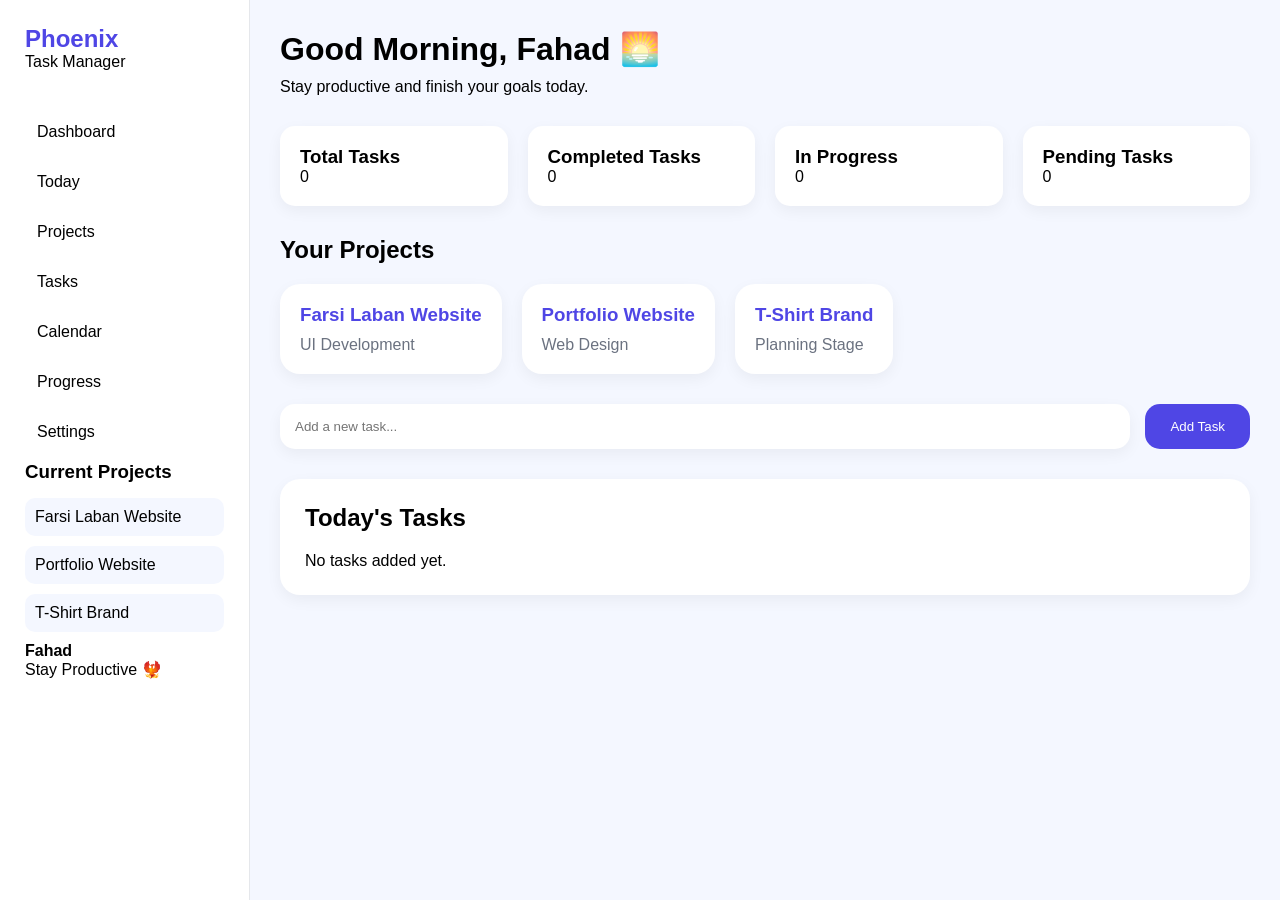
==== Day02 - Personal Task manager - V2/index.html @ 9e9e4c4d "Dynamic Task Calculation Done.." ====
<!DOCTYPE html>
<html lang="en">
<head>
    <meta charset="UTF-8">
    <meta name="viewport" content="width=device-width, initial-scale=1.0">
    <title>Phoenix Task Manager</title>
    <link rel="stylesheet" href="style.css">
</head>
<body>
    <div class="container">
        <aside>
            <div class="logo">
                <h2>Phoenix</h2>
                <p>Task Manager</p>
            </div>
            <nav>
                <ul>
                    <li>Dashboard</li>
                    <li>Today</li>
                    <li>Projects</li>
                    <li>Tasks</li>
                    <li>Calendar</li>
                    <li>Progress</li>
                    <li>Settings</li>
                </ul>
            </nav>
            <div class="sidebar-projects">
                <h3>Current Projects</h3>

                <ul>
                    <li>Farsi Laban Website</li>
                    <li>Portfolio Website</li>
                    <li>T-Shirt Brand</li>
                </ul>
            </div>
            <div class="profile">
                <h4>Fahad</h4>
                <p>Stay Productive 🐦‍🔥</p>
            </div>
        </aside>
        <main>
            <header>
                <h1 id="greeting"></h1>
                <p>Stay productive and finish your goals today.</p>
            </header>
            <section class="stats">
                <div class="card">
                    <h3>Total Tasks</h3>
                    <p id="totalTasks">0</p>
                </div>
                <div class="card">
                    <h3>Completed Tasks</h3>
                    <p id="completedTasks">0</p>
                </div>
                <div class="card">
                    <h3>In Progress </h3>
                    <p id="inProgressTasks">0</p>
                </div>
                <div class="card">
                    <h3>Pending Tasks</h3>
                    <p id="pendingTasks">0</p>
                </div>
            </section>
            <section class="projects">
                <h2>Your Projects</h2>
                <div class="project-container">
                    <div class="project-card">
                        <h3>Farsi Laban Website</h3>
                        <p>UI Development</p>
                    </div>
                    <div class="project-card">
                        <h3>Portfolio Website</h3>
                        <p>Web Design</p>
                    </div>
                    <div class="project-card">
                        <h3>T-Shirt Brand</h3>
                        <p>Planning Stage</p>
                    </div>
                </div>
            </section>
            <section class="task-input">
                <input type="text" id="taskInput" placeholder="Add a new task..." />
                <button id="addTaskBtn">Add Task</button>
            </section>
            <section class="tasks">
                <h2>Today's Tasks</h2>
                <p id="emptyMessage">No tasks added yet.</p>
                <ul id="taskList"></ul>
            </section>
        </main>
    </div>
</body>
<script src="script.js"></script>
</html>
---- Day02 - Personal Task manager - V2/style.css ----
*{
    margin: 0;
    padding: 0;
    box-sizing: border-box;
}

body{
    font-family: 'Poppins',sans-serif;
    background: #f4f7ff;
}

.container{
    display:flex;
    min-height: 100vh;
}

aside{
    width: 250px;
    background: white;
    padding: 25px;
    border-right: 1px solid #e5e7eb;
}

.logo{
    margin-bottom: 40px;
}
.logo h2{
    color: #4f46e5;
}
nav ul{
    list-style: none;
}
nav li{
    padding: 12px;
    margin-bottom: 8px;
    border-radius: 10px;
    cursor: pointer;
}
nav li:hover{
    background: #eef2ff;
    color: #4f46e5;
}
.sidebar
.sidebar-projects{
    margin-top: 30px;
}
.sidebar-projects h3{
    margin-bottom: 15px;
}
.sidebar-projects li{
    list-style: none;
    padding: 10px;
    margin-bottom: 10px;
    background:#f4f7ff;
    border-radius: 10px;
}
main{
    flex: 1;
    padding: 30px;
}

header{
    margin-bottom: 30px;
}
header h1{
    margin-bottom: 10px;
}

.stats{
    display: flex;
    gap: 20px;
    margin-bottom: 30px;
}
.card{
    flex: 1;
    background: white;
    padding: 20px;
    border-radius: 15px;

    box-shadow: 0 5px 15px rgba(0,0,0,0.05);
}

.projects{
    margin-bottom: 30px;
}
.projects h2{
    margin-bottom: 20px;
}

.project-container{
    display: flex;
    grid-template-columns: repeat(2,1fr);
    gap: 20px;
}
.project-card{
    background: white;
    padding: 20px;
    border-radius: 20px;
    box-shadow: 0 5px 15px rgba(0,0,0,0.05);
    transition: 0.3s;
}
.project-card:hover{
    transform: translateY(-5px);
}
.project-card h3{
    margin-bottom: 10px;
    color: #4f46e5;
}
.project-card p{
    color: #6b7280;
}

.task-input{
    display: flex;
    gap: 15px;
    margin-bottom: 30px;
}
#taskInput{
    flex: 1;
    padding: 15px;
    border: none;
    border-radius: 15px;
    background: white;
    box-shadow: 0 5px 15px rgba(0,0,0,0.05);
    outline: none;
}
#addTaskBtn{
    padding: 15px 25px;
    border: none;
    border-radius: 15px;
    background: #4f46e5;
    color: white;
    cursor: pointer;
    transition: 0.3s;
}
#addTaskBtn:hover{
    background: #4338ca;
    transform: translateY(-2px);
}

.tasks{
    background:white;
    padding: 25px;
    border-radius: 20px;
    box-shadow: 0 5px 15px rgba(0,0,0,0.05);
}
.tasks h2{
    margin-bottom: 20px;
}
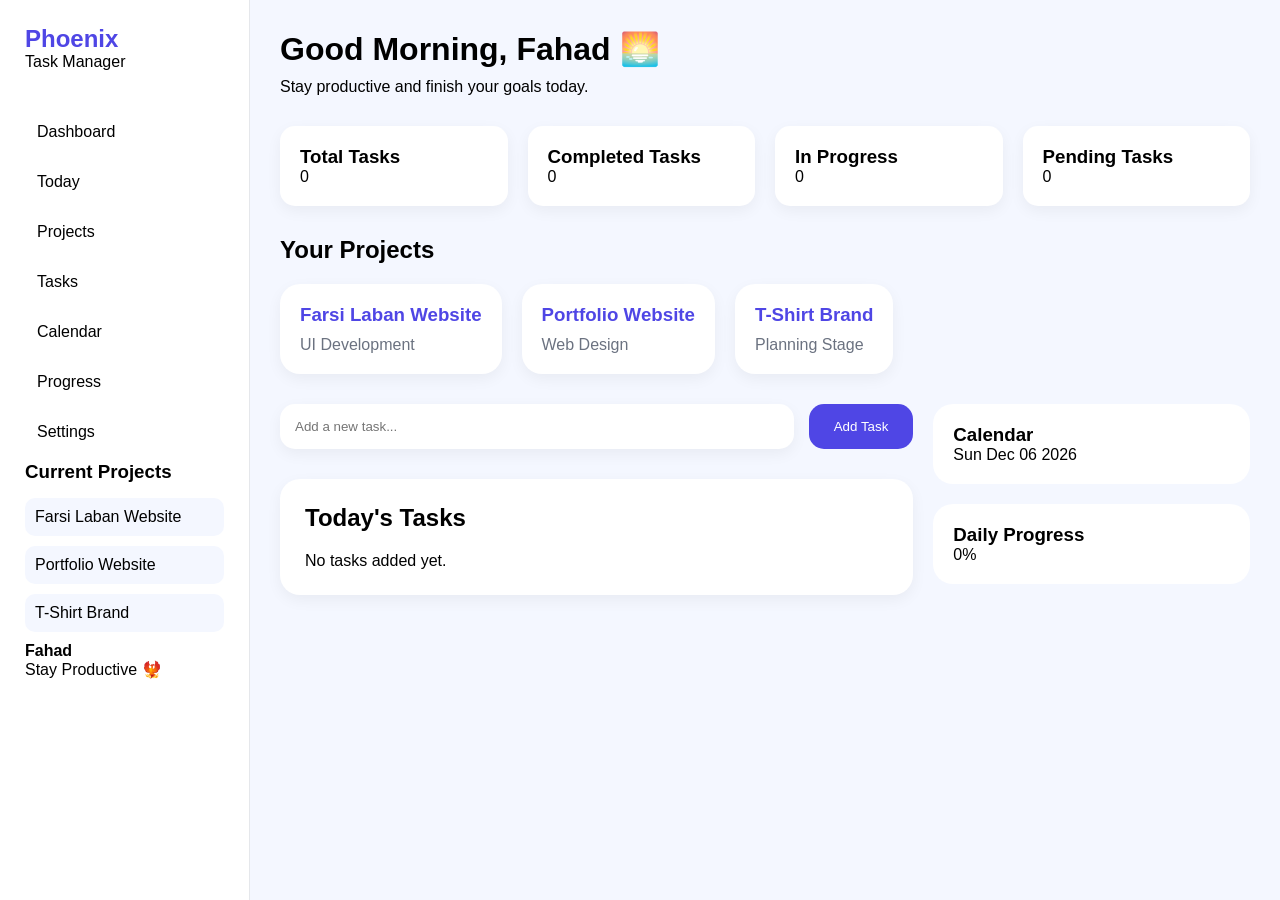
==== commit e277af8b: "V2 Small update..." ====
--- a/Day02 - Personal Task manager - V2/index.html
+++ b/Day02 - Personal Task manager - V2/index.html
@@ -78,14 +78,31 @@
                     </div>
                 </div>
             </section>
-            <section class="task-input">
-                <input type="text" id="taskInput" placeholder="Add a new task..." />
-                <button id="addTaskBtn">Add Task</button>
-            </section>
-            <section class="tasks">
-                <h2>Today's Tasks</h2>
-                <p id="emptyMessage">No tasks added yet.</p>
-                <ul id="taskList"></ul>
+            <section class="bottom-section">
+                <div class="tasks-container">
+                    <section class="task-input">
+                        <input type="text" id="taskInput" placeholder="Add a new task..." />
+                        <button id="addTaskBtn">Add Task</button>
+                    </section>
+                    <section class="tasks">
+                        <h2>Today's Tasks</h2>
+                        <p id="emptyMessage">No tasks added yet.</p>
+                        <ul id="taskList"></ul>
+                    </section>
+                </div>
+                <div class="widgets-container">
+                    <div class="widget-card">
+                        <h3>Calendar</h3>
+                        <p id="todayDate"></p>
+                    </div>
+
+                    <div class="widget-card">
+                        <h3>Daily Progress</h3>
+                        <div class="progress-circle">
+                            <span id="progressPercent">0%</span>
+                        </div>
+                    </div>
+                </div>
             </section>
         </main>
     </div>
--- a/Day02 - Personal Task manager - V2/style.css
+++ b/Day02 - Personal Task manager - V2/style.css
@@ -138,6 +138,14 @@
     transform: translateY(-2px);
 }
 
+.bottom-section{
+    display:flex;
+    gap:20px;
+    margin-top:20px;
+}
+.tasks-container{
+    flex:2;
+}
 .tasks{
     background:white;
     padding: 25px;
@@ -147,3 +155,15 @@
 .tasks h2{
     margin-bottom: 20px;
 }
+
+.widgets-container{
+    flex:1;
+    display:flex;
+    flex-direction:column;
+    gap:20px;
+}
+.widget-card{
+    background:white;
+    padding:20px;
+    border-radius:20px;
+}
